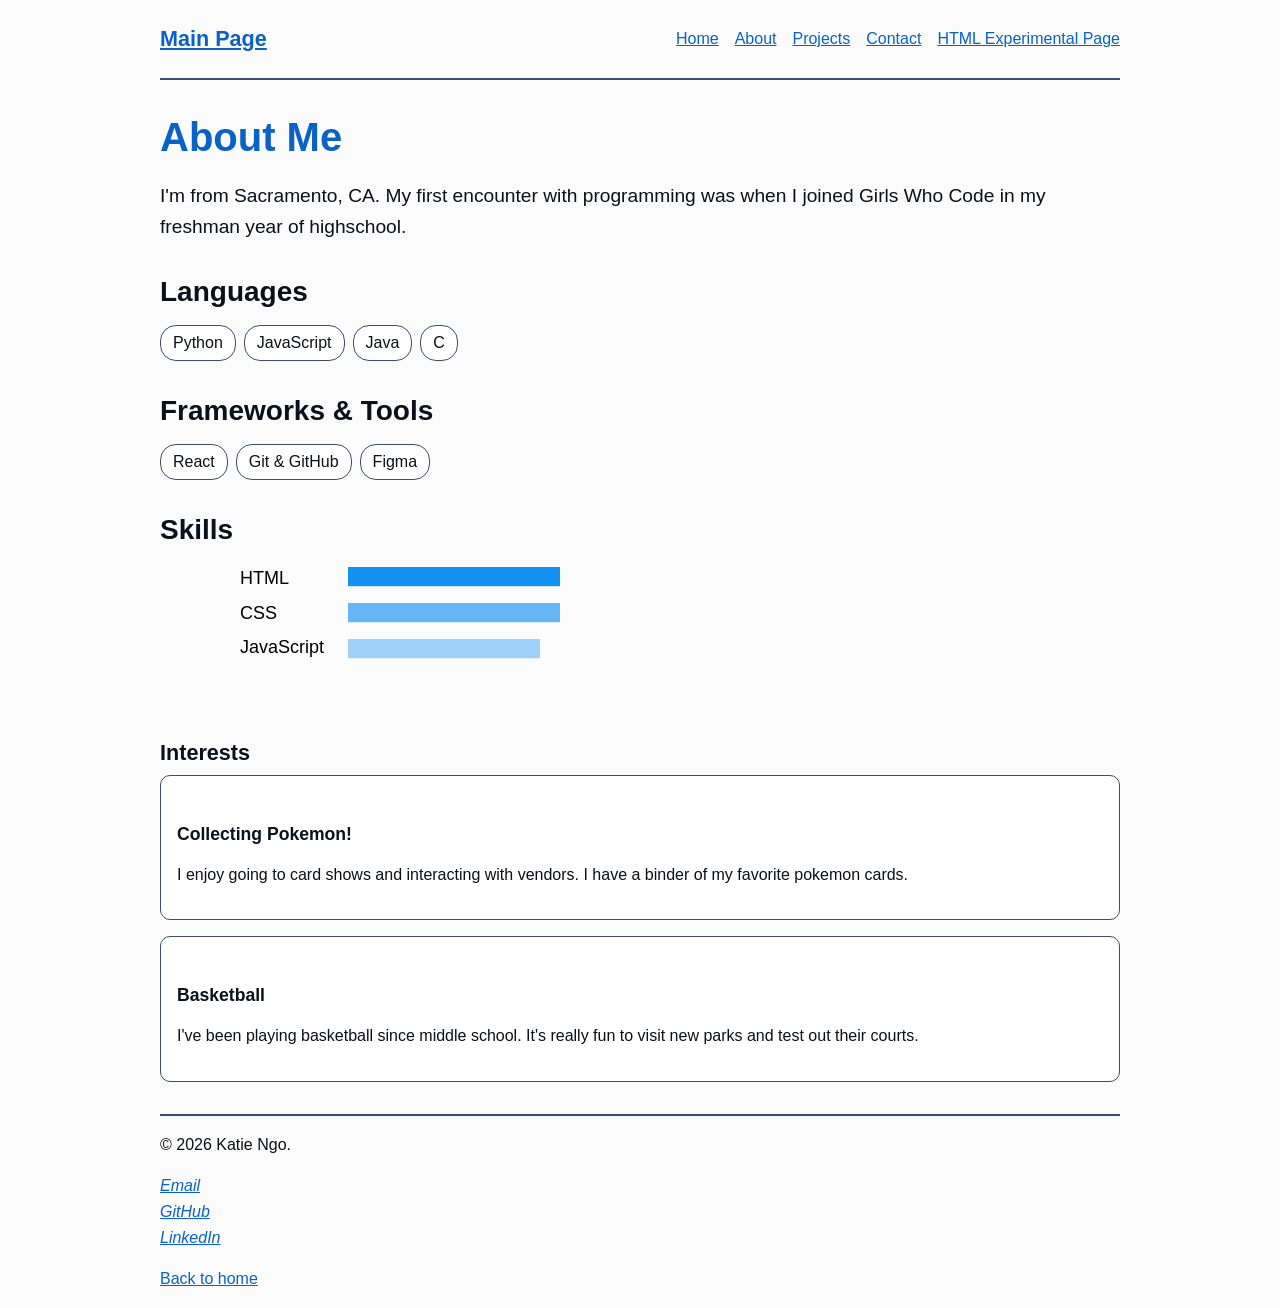
==== about.html @ 5c0abdb1 "copy of hw3 files" ====
<!DOCTYPE html>
<html lang="en">
<head>
   <meta charset="UTF-8">
   <meta name="viewport" content="width=device-width, initial-scale=1.0">
   <meta name="description" content="Background, skills, and experience.">
   <title>About</title>
   <link rel="icon" href="images/user-icon.png">
   <link rel="stylesheet" href="styles.css">
</head>
<body>
	<header>
		<p><a href="index.html">Main Page</a></p>
	<nav>
      <ul>
        <li><a href="index.html">Home</a></li>
        <li><a href="about.html">About</a></li>
        <li><a href="projects.html">Projects</a></li>
        <li><a href="contact.html">Contact</a></li>
		  <li><a href="experiments.html">HTML Experimental Page</a></li>
      </ul>
    </nav>
    </header>
    <main>
        <h1>About Me</h1>
			<p>I'm from Sacramento, CA. My first encounter with programming was when I joined Girls Who Code in my freshman year of highschool.</p>

    <section>
		<h2>Languages</h2>
      <ul class="tags">
        <li>Python</li>
        <li>JavaScript</li>
        <li>Java</li>
		  <li>C</li>
      </ul>

      <h2>Frameworks & Tools</h2>
      <ul class="tags">
		  <li>React</li>
        <li>Git & GitHub</li>
        <li>Figma</li>
      </ul>

      <h2>Skills</h2>

      <svg width="400" height="120" viewBox="0 0 200 100" role="img">
        <title>Bar chart of my experience with HTML, CSS, and JS.</title>
        <text x="0" y="24" font-family="sans-serif" font-size="15">HTML</text>
        <rect x="90" y="10" width="200" height="16" fill="#1492f2"/>
        <text x="0" y="53" font-family="sans-serif" font-size="15">CSS</text>
        <rect x="90" y="40" width="190" height="16" fill="#1492f2" opacity="0.65"/>
        <text x="0" y="82" font-family="sans-serif" font-size="15">JavaScript</text>
        <rect x="90" y="70" width="160" height="16" fill="#1492f2" opacity="0.4"/>
      </svg>
    </section>

    <section>
		<br>
      <h3>Interests</h3>
      <article>
        <h4>Collecting Pokemon!</h4>
        <p>I enjoy going to card shows and interacting with vendors. I have a binder of my favorite pokemon cards.</p>
      </article>
      <article>
        <h4>Basketball</h4>
        <p>I've been playing basketball since middle school. It's really fun to visit new parks and test out their courts.</p>
      </article>
    </section>

	 <hello-world></hello-world>
  </main>

  <footer>
    <p>&copy; 2026 Katie Ngo.</p>
    <address>
      <a href="mailto:katieeengooo@gmail.com">Email</a><br>
      <a href="https://github.com/kttngo">GitHub</a><br>
      <a href="https://www.linkedin.com/in/katieengo">LinkedIn</a>
    </address>
    <p><a href="index.html">Back to home</a></p>
  </footer>
</body>
</html>
---- styles.css ----
/* Hw #3 stylesheet for Katie Ngo's portfolio */

:root {
  --color-text: #0d1018;
  --color-bg: #fbfbfb;
  --color-accent: #0a62c7;
  --color-border: #3d4c70;
  --font-main: "Avenir Next", Avenir, "Segoe UI", sans-serif;
  --page-width: 60rem;
}

body {
  max-width: var(--page-width);
  margin: 0 auto;
  padding: 0 1rem;
  font-family: var(--font-main);
  font-size: 1rem;
  line-height: 1.6;
  color: var(--color-text);
  background-color: var(--color-bg);
}

img,
svg,
video,
canvas {
  max-width: 100%;
  height: auto;
}

h1,
h2,
h3,
h4 {
  line-height: 1.25;
  margin: 2rem 0 0.5rem;
}

h1 {
  font-size: 2.5rem;
  color: var(--color-accent);
}

h2 {
  font-size: 1.75rem;
}

h3 {
  font-size: 1.35rem;
}

h4 {
  font-size: 1.1rem;
}

/* Adjacent sibling: the introduction paragraph after h1 is larger */
h1 + p {
  font-size: 1.2rem;
}

a {
  color: var(--color-accent);
}

a:hover {
  color: var(--color-text);
  background-color: var(--color-accent);
}

a:focus,
button:focus,
input:focus,
textarea:focus {
  outline: 3px solid blue;
  outline-offset: 2px;
}

header {
  display: flex;
  flex-wrap: wrap;
  justify-content: space-between;
  align-items: center;
  border-bottom: 2px solid var(--color-border);
}

/* Child combinator: this changes the font of the paragraph name inside the header */
header > p {
  font-size: 1.35rem;
  font-weight: bold;
}

nav ul {
  display: flex;
  flex-wrap: wrap;
  gap: 1rem;
  padding: 0;
  list-style: none;
}

/* Home page */
.hero {
  display: grid;
  grid-template-columns: 250px 1fr;
  gap: 2rem;
  align-items: center;
}

.hero h1 {
  grid-column: 1 / -1;
}

.hero img {
  border-radius: 50%;
}

.card-grid {
  display: grid;
  grid-template-columns: 1fr 1fr;
  gap: 1.5rem;
}

.card-grid h2 {
  grid-column: 1 / -1;
}

project-card {
  display: block;
  margin-bottom: 1.5rem;
  padding: 1.5rem;
  background-color: white;
  border: 1px solid var(--color-border);
  border-radius: 10px;
}

section > article {
  margin-bottom: 1rem;
  padding: 1rem;
  background-color: white;
  border: 1px solid var(--color-border);
  border-radius: 10px;
}

.tags {
  display: flex;
  flex-wrap: wrap;
  gap: 0.5rem;
  padding: 0;
  list-style: none;
}

.tags li {
  padding: 0.25em 0.75em;
  border: 1px solid var(--color-border);
  border-radius: 1em;
  background-color: white;
}

button {
  font-size: 1rem;
  padding: 0.5em 1em;
  color: white;
  background-color: var(--color-accent);
  border: none;
  border-radius: 6px;
  cursor: pointer;
}

button:hover {
  background-color: var(--color-text);
}

fieldset {
  margin-bottom: 1rem;
  border: 1px solid var(--color-border);
  border-radius: 10px;
  background-color: white;
}

/* Attribute selector: text fields fill the available width */
input[type="text"],
input[type="email"],
textarea {
  width: 90%;
  max-width: 30rem;
  padding: 0.5em;
  font: inherit;
}

/* Attribute selector: radio buttons and checkboxes use the site's accent color */
input[type="radio"],
input[type="checkbox"] {
  width: 1.2rem;
  height: 1.1rem;
  accent-color: var(--color-accent);
}

footer {
  margin-top: 2rem;
  border-top: 2px solid var(--color-border);
}

/* Smaller screens */
@media (max-width: 40rem) {
  header {
    flex-direction: column;
    align-items: flex-start;
  }

  .hero,
  .card-grid {
    grid-template-columns: 1fr;
  }

  h1 {
    font-size: 2rem;
  }
}
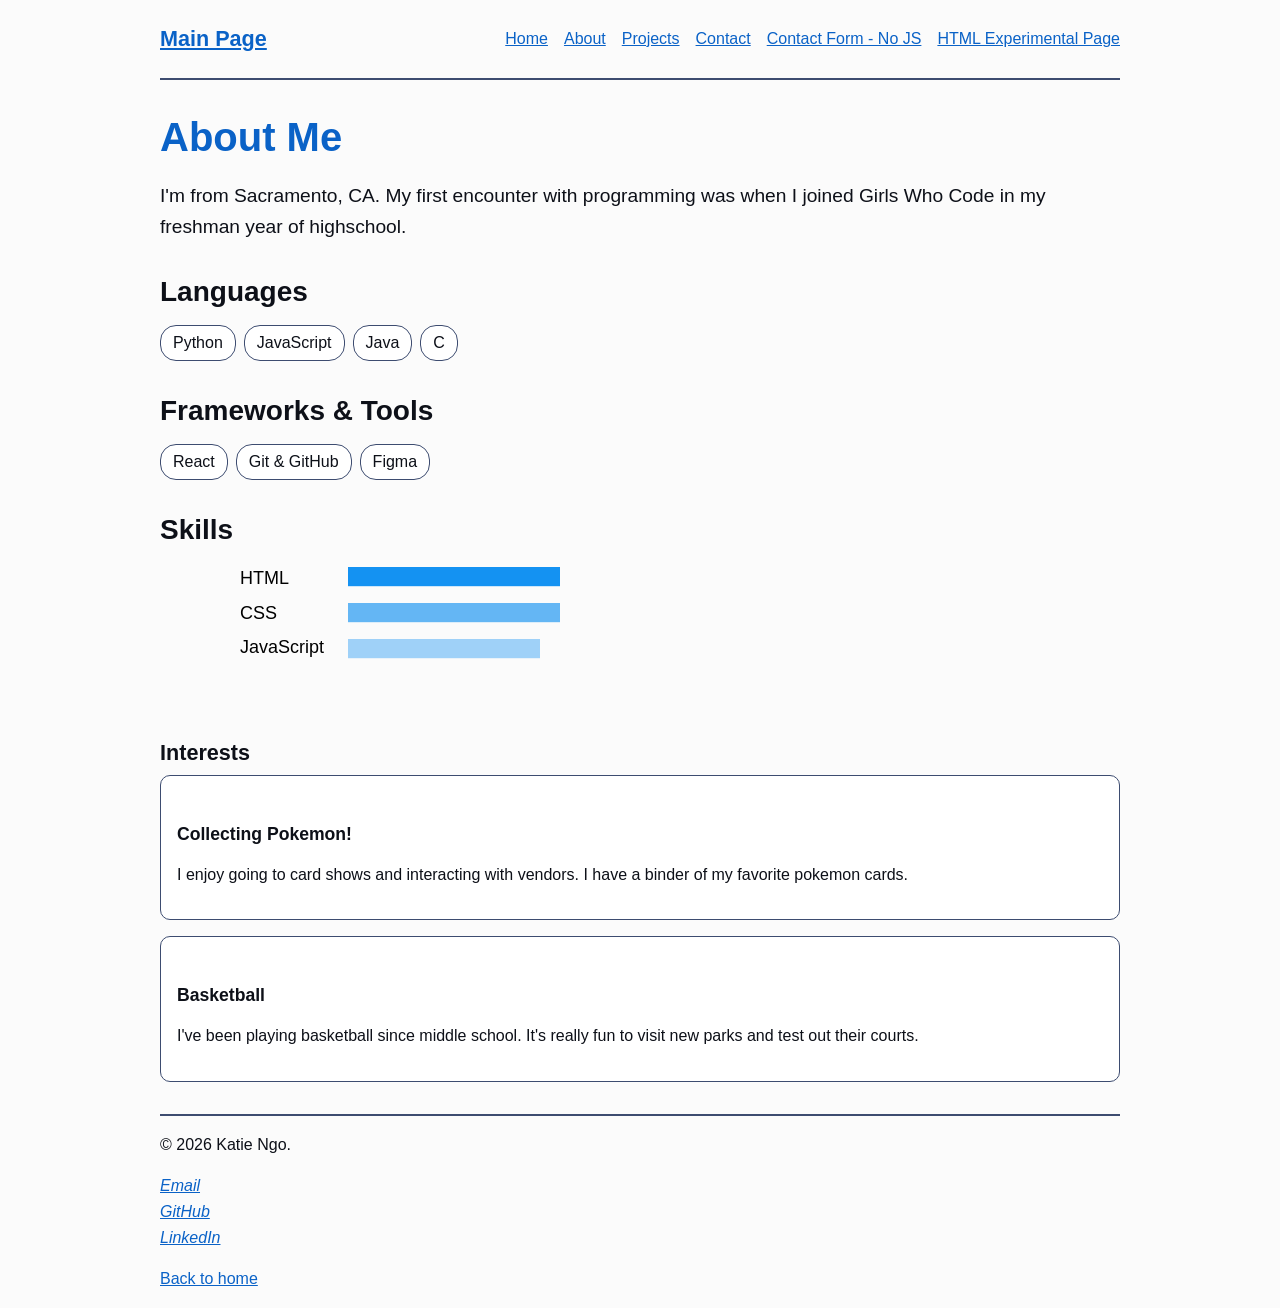
==== commit 97b0d956: "complete part 1 + 2" ====
--- a/about.html
+++ b/about.html
@@ -17,6 +17,7 @@
         <li><a href="about.html">About</a></li>
         <li><a href="projects.html">Projects</a></li>
         <li><a href="contact.html">Contact</a></li>
+        <li><a href="form-no-js.html">Contact Form - No JS</a></li>
 		  <li><a href="experiments.html">HTML Experimental Page</a></li>
       </ul>
     </nav>
--- a/styles.css
+++ b/styles.css
@@ -194,6 +194,86 @@
   accent-color: var(--color-accent);
 }
 
+/* HW 4 part 1: contact form */
+
+nav a[aria-current="page"] {
+  font-weight: bold;
+}
+
+.contact-form {
+  display: grid;
+  gap: 1.25rem;
+  max-width: 36rem;
+  margin-bottom: 2rem;
+  padding: 1.5rem;
+  background-color: white;
+  border: 1px solid var(--color-border);
+}
+
+.form-field {
+  display: flex;
+  flex-direction: column;
+  gap: 0.35rem;
+}
+
+.form-field label {
+  font-weight: bold;
+}
+
+.form-hint {
+  margin: 0;
+  font-size: 0.85rem;
+  color:#3d4c70;
+}
+
+.form-instructions {
+  margin: 0;
+}
+
+.required-marker {
+  font-weight: normal;
+  color: var(--color-border);
+}
+
+.contact-form input[type="text"],
+.contact-form input[type="email"],
+.contact-form textarea {
+  box-sizing: border-box;
+  width: 100%;
+  max-width: none;
+  padding-right: 2.5rem;
+  color: var(--color-text);
+  background-color: white;
+  background-repeat: no-repeat;
+  background-position: right 0.6rem center;
+  background-size: 1.25rem;
+  border: 2px solid var(--color-border);
+  border-radius: 6px;
+}
+
+.contact-form textarea {
+  resize: vertical;
+  background-position: right 0.6rem top 0.6rem;
+}
+
+.contact-form input:user-invalid,
+.contact-form textarea:user-invalid {
+  border-color: #ad0222;
+  background-color: #fff4f5;
+}
+
+.contact-form input:user-valid,
+.contact-form textarea:user-valid  {
+  border-color: #1b7c37;
+}
+
+.contact-form input:focus-visible,
+.contact-form textarea:focus-visible,
+.contact-form button:focus-visible {
+  outline: 3px solid var(--color-accent);
+  outline-offset: 2px;
+}
+
 footer {
   margin-top: 2rem;
   border-top: 2px solid var(--color-border);
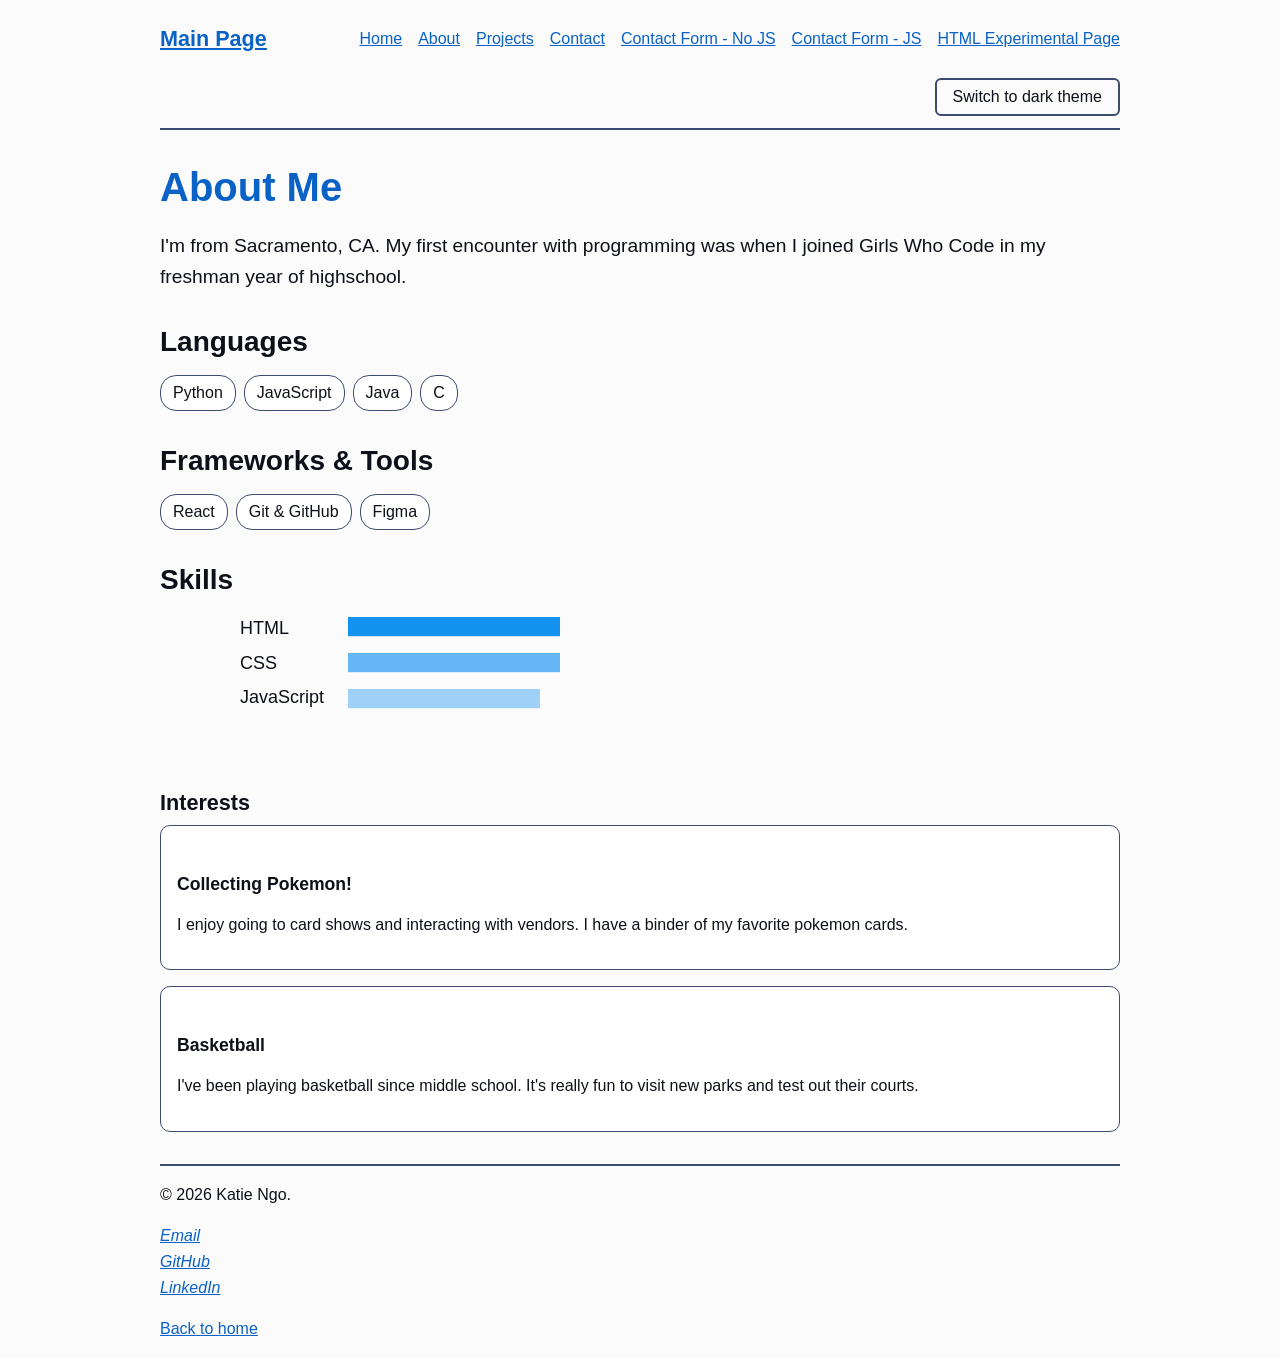
==== commit b51dcdaf: "complete part 3 + 4" ====
--- a/about.html
+++ b/about.html
@@ -7,6 +7,7 @@
    <title>About</title>
    <link rel="icon" href="images/user-icon.png">
    <link rel="stylesheet" href="styles.css">
+   <script src="theme.js"></script>
 </head>
 <body>
 	<header>
@@ -18,9 +19,11 @@
         <li><a href="projects.html">Projects</a></li>
         <li><a href="contact.html">Contact</a></li>
         <li><a href="form-no-js.html">Contact Form - No JS</a></li>
+        <li><a href="form-with-js.html">Contact Form - JS</a></li>
 		  <li><a href="experiments.html">HTML Experimental Page</a></li>
       </ul>
     </nav>
+    <button type="button" id="theme-toggle" class="theme-toggle" hidden>Switch to dark theme</button>
     </header>
     <main>
         <h1>About Me</h1>
@@ -44,7 +47,7 @@
 
       <h2>Skills</h2>
 
-      <svg width="400" height="120" viewBox="0 0 200 100" role="img">
+      <svg class="skills-chart" width="400" height="120" viewBox="0 0 200 100" role="img">
         <title>Bar chart of my experience with HTML, CSS, and JS.</title>
         <text x="0" y="24" font-family="sans-serif" font-size="15">HTML</text>
         <rect x="90" y="10" width="200" height="16" fill="#1492f2"/>
--- a/styles.css
+++ b/styles.css
@@ -1,12 +1,51 @@
 /* Hw #3 stylesheet for Katie Ngo's portfolio */
 
 :root {
+  color-scheme: light;
+
   --color-text: #0d1018;
   --color-bg: #fbfbfb;
+  --color-surface: white;
   --color-accent: #0a62c7;
+  --color-on-accent: white;
   --color-border: #3d4c70;
+  --color-muted: #3d4c70;
+  --color-focus: blue;
+
+  --color-error: #ad0222;
+  --color-error-bg: #fff4f5;
+  --color-success: #1b7c37;
+  --color-message-bg: #f1f3f7;
+  --color-limit-bg: #ffefc2;
+  --color-warning-border: #030303;
+  --color-warning-bg: #fff8e6;
+  --color-limit-bg: #ffefc2;
+  --color-warning-text: #681c1c;
+
   --font-main: "Avenir Next", Avenir, "Segoe UI", sans-serif;
   --page-width: 60rem;
+}
+
+:root[data-theme="dark"] {
+  color-scheme: dark;
+
+  --color-text: #e8ecf4;
+  --color-bg: #12151c;
+  --color-surface: #1c212b;
+  --color-accent: #7cb4ff;
+  --color-on-accent: #0d1018;
+  --color-border: #8f9bb8;
+  --color-muted: #b4bdd0;
+  --color-focus: #ffd166;
+
+  --color-error: #f98787;
+  --color-error-bg: #291418;
+  --color-success: #6fd38f;
+  --color-message-bg: #1c212b;
+  --color-warning-border: #e0b556;
+  --color-warning-bg: #55461f;
+  --color-limit-bg: #6f5a14;
+  --color-warning-text: #ffd166;
 }
 
 body {
@@ -71,7 +110,7 @@
 button:focus,
 input:focus,
 textarea:focus {
-  outline: 3px solid blue;
+  outline: 3px solid var(--color-focus);
   outline-offset: 2px;
 }
 
@@ -127,7 +166,7 @@
   display: block;
   margin-bottom: 1.5rem;
   padding: 1.5rem;
-  background-color: white;
+  background-color: var(--color-surface);
   border: 1px solid var(--color-border);
   border-radius: 10px;
 }
@@ -135,7 +174,7 @@
 section > article {
   margin-bottom: 1rem;
   padding: 1rem;
-  background-color: white;
+  background-color: var(--color-surface);
   border: 1px solid var(--color-border);
   border-radius: 10px;
 }
@@ -152,13 +191,13 @@
   padding: 0.25em 0.75em;
   border: 1px solid var(--color-border);
   border-radius: 1em;
-  background-color: white;
+  background-color: var(--color-surface);
 }
 
 button {
   font-size: 1rem;
   padding: 0.5em 1em;
-  color: white;
+  color: var(--color-on-accent);
   background-color: var(--color-accent);
   border: none;
   border-radius: 6px;
@@ -167,13 +206,14 @@
 
 button:hover {
   background-color: var(--color-text);
+  color: var(--color-bg);
 }
 
 fieldset {
   margin-bottom: 1rem;
   border: 1px solid var(--color-border);
   border-radius: 10px;
-  background-color: white;
+  background-color: var(--color-surface);
 }
 
 /* Attribute selector: text fields fill the available width */
@@ -194,6 +234,29 @@
   accent-color: var(--color-accent);
 }
 
+.skills-chart text {
+  fill: var(--color-text);
+}
+
+.theme-toggle {
+  margin-left: auto;
+  margin-bottom: 0.75rem;
+  color: var(--color-text);
+  background-color: transparent;
+  border: 2px solid var(--color-border);
+}
+
+.theme-toggle:hover {
+  color: var(--color-on-accent);
+  background-color: var(--color-accent);
+}
+
+/* Hidden until theme.js shows it */
+
+.theme-toggle[hidden] {
+  display: none;
+}
+
 /* HW 4 part 1: contact form */
 
 nav a[aria-current="page"] {
@@ -206,7 +269,7 @@
   max-width: 36rem;
   margin-bottom: 2rem;
   padding: 1.5rem;
-  background-color: white;
+  background-color: var(--color-surface);
   border: 1px solid var(--color-border);
 }
 
@@ -223,7 +286,7 @@
 .form-hint {
   margin: 0;
   font-size: 0.85rem;
-  color:#3d4c70;
+  color: var(--color-muted);
 }
 
 .form-instructions {
@@ -232,7 +295,7 @@
 
 .required-marker {
   font-weight: normal;
-  color: var(--color-border);
+  color: var(--color-muted);
 }
 
 .contact-form input[type="text"],
@@ -243,7 +306,7 @@
   max-width: none;
   padding-right: 2.5rem;
   color: var(--color-text);
-  background-color: white;
+  background-color: var(--color-surface);
   background-repeat: no-repeat;
   background-position: right 0.6rem center;
   background-size: 1.25rem;
@@ -258,20 +321,83 @@
 
 .contact-form input:user-invalid,
 .contact-form textarea:user-invalid {
-  border-color: #ad0222;
-  background-color: #fff4f5;
+  border-color: var(--color-error);
+  background-color: var(--color-error-bg);
 }
 
 .contact-form input:user-valid,
-.contact-form textarea:user-valid  {
-  border-color: #1b7c37;
+.contact-form textarea:user-valid {
+  border-color: var(--color-success);
 }
 
 .contact-form input:focus-visible,
 .contact-form textarea:focus-visible,
 .contact-form button:focus-visible {
-  outline: 3px solid var(--color-accent);
+  outline: 3px solid var(--color-focus);
   outline-offset: 2px;
+}
+
+/* part 3: JS message area */
+.form-message {
+  padding: 0.75rem 1rem;
+  background-color: var(--color-message-bg);
+  border: 2px solid var(--color-border);
+  border-left-width: 6px;
+  border-radius: 6px;
+}
+
+.form-message[hidden],
+.form-message [hidden] {
+  display: none;
+}
+
+.form-message-title {
+  margin: 0 0 0.25rem;
+  font-size: 1rem;
+}
+
+.form-message p {
+  margin: 0;
+}
+
+.error-message {
+  border-color: var(--color-error);
+  background-color: var(--color-error-bg);
+}
+
+.field-error::before {
+  content: "\2715  " / "";
+  font-weight: bold;
+  color: var(--color-error);
+}
+
+.no-errors::before {
+  content: "\2713  " / "";
+  font-weight: bold;
+  color: var(--color-success);
+}
+
+.info-message[data-state="warning"] {
+  border-color: var(--color-warning-border);
+  background-color: var(--color-warning-bg);
+}
+
+.info-message[data-state="limit"] {
+  border-color: var(--color-warning-border);
+  background-color: var(--color-limit-bg);
+}
+
+.info-message[data-state="limit"] #char-count {
+  font-weight: bold;
+}
+
+.char-warning {
+  font-weight: bold;
+  color: var(--color-warning-text);
+}
+
+.char-warning:not(:empty)::before {
+  content: "\26A0  " / "";
 }
 
 footer {
@@ -294,4 +420,17 @@
   h1 {
     font-size: 2rem;
   }
+}
+
+::view-transition-old(root),
+::view-transition-new(root) {
+  animation-duration: 0.5s;
+}
+
+@media (prefers-reduced-motion: reduce) {
+  ::view-transition-group(*),
+  ::view-transition-old(*),
+  ::view-transition-new(*) {
+    animation: none !important;
+  }
 }
